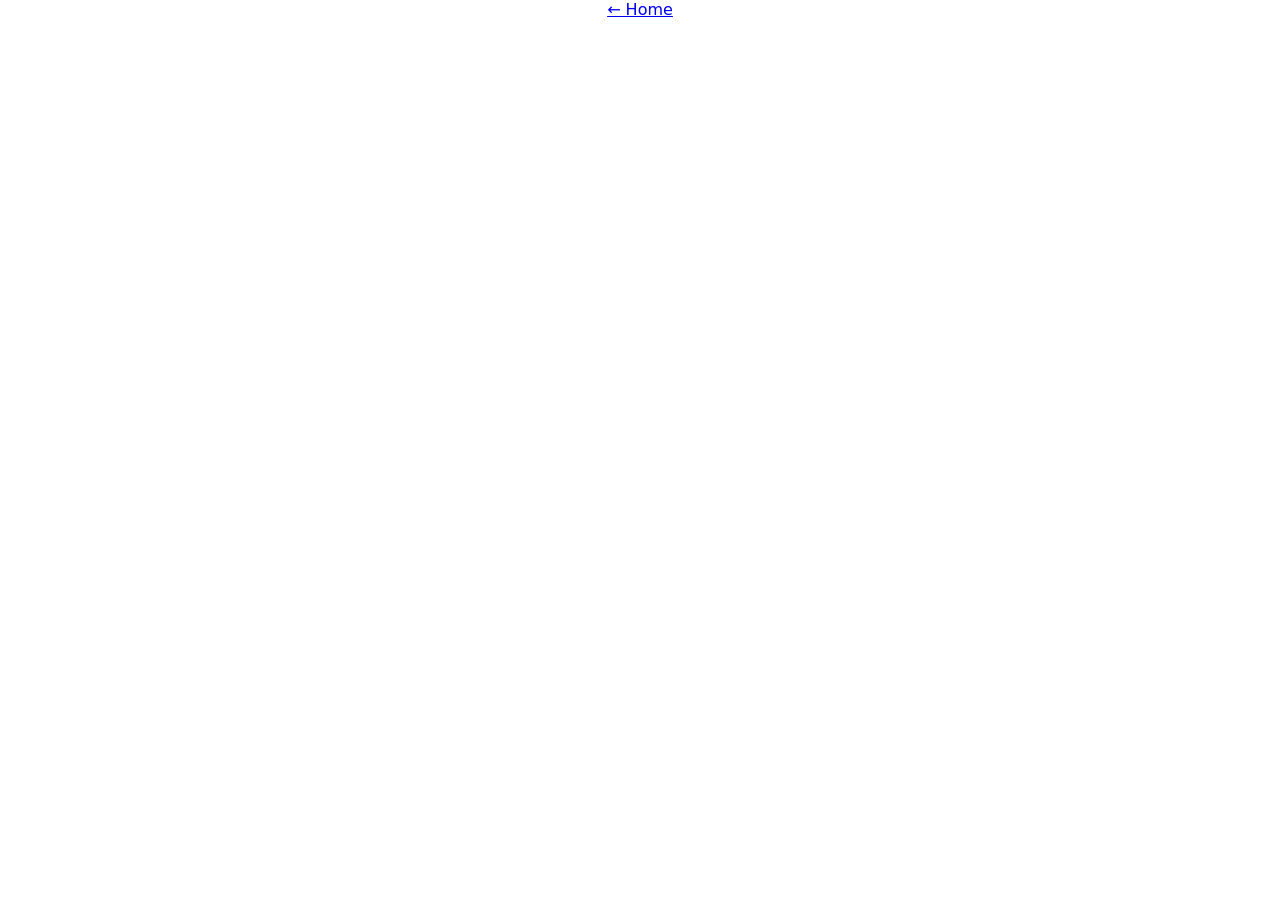
==== betting.html @ 6db02c0d "minigames-mockup" ====
<!doctype html>
<html lang="en">
  <head>
    <meta charset="UTF-8" />
    <meta name="viewport" content="width=device-width, initial-scale=1.0" />
    <title>Betting Game</title>
    <link rel="stylesheet" href="style.css" />
  </head>
  <body>
    <a href="index.html">← Home</a>
  </body>
</html>
---- style.css ----
* {
  padding: 0;
  box-sizing: border-box;
  margin: 0;
}

body {
  font-family:
    system-ui,
    -apple-system,
    BlinkMacSystemFont,
    "Segoe UI",
    Roboto,
    Oxygen,
    Ubuntu,
    Cantarell,
    "Open Sans",
    "Helvetica Neue",
    sans-serif;
  justify-content: center;
  min-height: 100vh;
  background-color: #fff;
  display: flex;
  color: #000;
}

.main-container {
  max-width: 376px;
  min-height: 100vh;
  box-shadow: 0 0 30px rgba(15, 23, 42, 0.06);
  display: flex;
  flex-direction: column;
  width: 100%;
  justify-content: space-between;
  background-color: #fff;
}

.screen-content {
  padding: 20px 18px 24px;
}

/* feat game carousel */
.page-heading {
  font-weight: 800;
  font-size: 22px;
  margin-bottom: 16px;
}

.featured-banner-link {
  width: 100%;
  overflow: hidden;
  display: block;
}

.featured-banner-img {
  max-height: 150px;
  object-fit: contain;
  display: block;
  width: 100%;
  height: auto;
}

.carousel-dots {
  gap: 8px;
  margin-top: 10px;
  display: flex;
  justify-content: center;
  margin-bottom: 22px;
}

.dot {
  border-radius: 999px;
  background-color: gray;
  width: 7px;
  height: 7px;
}

.dot.active {
  background-color: darkslategrey;
}

/* Gamessection */
.games-header {
  align-items: center;
  margin-bottom: 14px;
  display: flex;
  justify-content: space-between;
}

.section-heading {
  font-size: 18px;
  font-weight: 800;
}

.games-list {
  gap: 14px;
  display: flex;
  flex-direction: column;
}

.game-card {
  border-radius: 14px;
  padding: 18px;
  color: #fff;
  overflow: hidden;
  position: relative;
  height: 136px;
  text-decoration: none;
  display: flex;
  flex-direction: column;
  justify-content: space-between;
}

.wordle-card {
  background-position: center;
  background-image: url("/assets/wordle-card.png");
  background-size: cover;
}

.betting-card {
  background-size: cover;
  background-position: center;
  background-image: url("/assets/betting-banner.jpg");
}

.card-title {
  font-weight: 800;
  font-size: 20px;
  text-shadow: 0 1px 4px rgba(0, 0, 0, 0.35);
}

.play-pill {
  font-weight: 700;
  font-size: 11px;
  padding: 6px 12px;
  border-radius: 999px;
  align-self: flex-end;
  background-color: rgba(15, 23, 42, 0.7);
  color: #fff;
}

/* navbar */
.bottom-tabs {
  border-top: 1px solid gray;
  background-color: #fff;
  padding: 8px 0 10px;
  display: flex;
}

.tab-item {
  font-size: 11px;
  font-weight: 600;
  flex: 1;
  display: flex;
  flex-direction: column;
  align-items: center;
  gap: 2px;
  color: gray;
}

.tab-item.is-active {
  color: blue;
}

.tab-icon {
  line-height: 1;
  font-size: 18px;
}
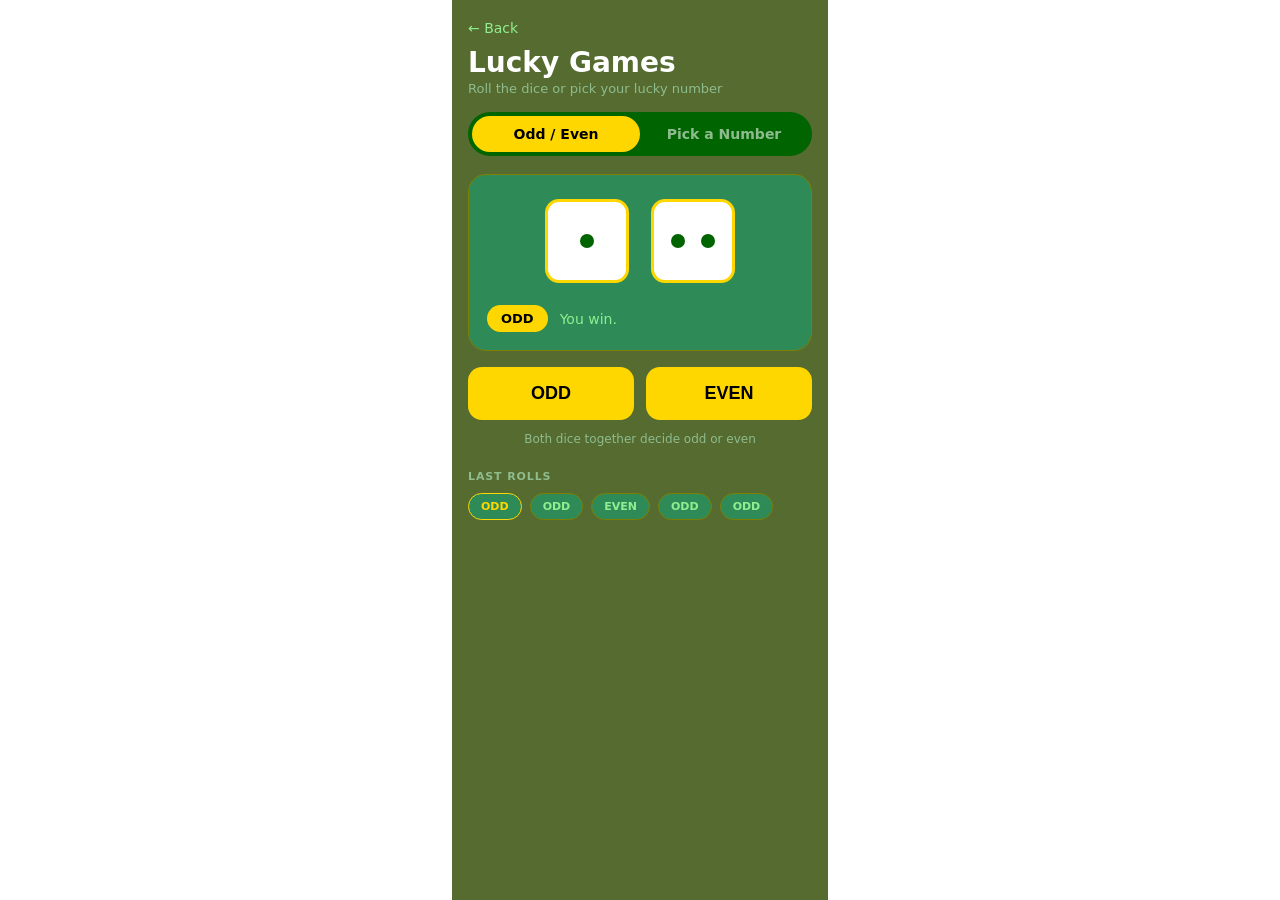
==== commit 590a73d8: "betting game screens added" ====
--- a/betting.html
+++ b/betting.html
@@ -3,10 +3,103 @@
   <head>
     <meta charset="UTF-8" />
     <meta name="viewport" content="width=device-width, initial-scale=1.0" />
-    <title>Betting Game</title>
-    <link rel="stylesheet" href="style.css" />
+    <title>Lucky Games</title>
+    <link rel="stylesheet" href="betting.css" />
   </head>
   <body>
-    <a href="index.html">← Home</a>
+    <div class="phone-frame">
+      <header class="top-bar">
+        <a href="index.html" class="back-btn">← Back</a>
+        <div class="title-row">
+          <div>
+            <h1>Lucky Games</h1>
+            <p class="subtitle">Roll the dice or pick your lucky number</p>
+          </div>
+        </div>
+      </header>
+
+      <div class="mode-wrapper">
+        <input
+          type="radio"
+          name="slider"
+          id="mode-odd-even"
+          class="mode-radio"
+          checked
+        />
+        <input
+          type="radio"
+          name="slider"
+          id="mode-pick-number"
+          class="mode-radio"
+        />
+
+        <div class="mode-switch">
+          <label for="mode-odd-even" class="mode-tab tab-odd-even"
+            >Odd / Even</label
+          >
+          <label for="mode-pick-number" class="mode-tab tab-pick-number"
+            >Pick a Number</label
+          >
+        </div>
+
+        <div class="odd-even-view">
+          <section class="dice-panel">
+            <div class="dice-row">
+              <div class="die die-one" aria-label="Die showing 1">
+                <span class="pip"></span>
+              </div>
+              <div class="die die-two" aria-label="Die showing 2">
+                <span class="pip"></span>
+                <span class="pip"></span>
+              </div>
+            </div>
+
+            <div class="result-row">
+              <span class="result-badge">ODD</span>
+              <span class="result-text">You win.</span>
+            </div>
+          </section>
+
+          <div class="choice-buttons">
+            <button type="button" class="choice-btn">ODD</button>
+            <button type="button" class="choice-btn">EVEN</button>
+          </div>
+
+          <p class="helper-note">Both dice together decide odd or even</p>
+
+          <section class="history-section">
+            <div class="history-label">LAST ROLLS</div>
+            <div class="history-pills">
+              <span class="roll-pill is-latest">ODD</span>
+              <span class="roll-pill">ODD</span>
+              <span class="roll-pill">EVEN</span>
+              <span class="roll-pill">ODD</span>
+              <span class="roll-pill">ODD</span>
+            </div>
+          </section>
+        </div>
+
+        <div class="pick-number-view">
+          <section class="number-panel">
+            <div class="number-heading">CHOOSE YOUR NUMBER</div>
+
+            <div class="number-grid">
+              <button type="button" class="num-circle">1</button>
+              <button type="button" class="num-circle">2</button>
+              <button type="button" class="num-circle">3</button>
+              <button type="button" class="num-circle">4</button>
+              <button type="button" class="num-circle">5</button>
+              <button type="button" class="num-circle">6</button>
+              <button type="button" class="num-circle">7</button>
+              <button type="button" class="num-circle">8</button>
+              <button type="button" class="num-circle">9</button>
+              <button type="button" class="num-circle">10</button>
+            </div>
+
+            <p class="number-caption">Pick a number from 1 to 10.</p>
+          </section>
+        </div>
+      </div>
+    </div>
   </body>
 </html>
--- a/betting.css
+++ b/betting.css
@@ -0,0 +1,263 @@
+* {
+  padding: 0;
+  margin: 0;
+  box-sizing: border-box;
+}
+
+body {
+  font-family:
+    system-ui,
+    -apple-system,
+    "Segoe UI",
+    Roboto,
+    sans-serif;
+  color: white;
+  background-color: white;
+  min-height: 100vh;
+  justify-content: center;
+  display: flex;
+}
+
+.phone-frame {
+  max-width: 376px;
+  width: 100%;
+  padding: 18px 16px 28px;
+  background-color: darkolivegreen;
+  min-height: 100vh;
+}
+
+.back-btn {
+  color: lightgreen;
+  display: inline-block;
+  margin-bottom: 10px;
+  font-size: 14px;
+  text-decoration: none;
+}
+
+.title-row {
+  align-items: center;
+  display: flex;
+  margin-bottom: 16px;
+  justify-content: space-between;
+}
+
+h1 {
+  font-weight: 800;
+  font-size: 28px;
+}
+
+.subtitle {
+  margin-top: 2px;
+  font-size: 13px;
+  color: darkseagreen;
+}
+
+.mode-radio {
+  display: none;
+}
+
+.mode-switch {
+  border-radius: 999px;
+  display: flex;
+  margin-bottom: 18px;
+  background-color: darkgreen;
+  padding: 4px;
+}
+
+.mode-tab {
+  border-radius: 999px;
+  color: darkseagreen;
+  flex: 1;
+  cursor: pointer;
+  padding: 10px 12px;
+  font-size: 14px;
+  font-weight: 700;
+  text-align: center;
+}
+
+.pick-number-view {
+  display: none;
+}
+
+#mode-odd-even:checked ~ .mode-switch .tab-odd-even,
+#mode-pick-number:checked ~ .mode-switch .tab-pick-number {
+  color: black;
+  background-color: gold;
+}
+/*if pick-number section is clicked, hide components tagged for odd-even game*/
+#mode-pick-number:checked ~ .odd-even-view {
+  display: none;
+}
+
+#mode-pick-number:checked ~ .pick-number-view {
+  display: block;
+}
+
+.dice-panel {
+  border-radius: 18px;
+  border: 1px solid olive;
+  margin-bottom: 16px;
+  background-color: seagreen;
+  padding: 24px 18px 18px;
+}
+
+.dice-row {
+  margin-bottom: 22px;
+  display: flex;
+  gap: 22px;
+  justify-content: center;
+}
+
+.die {
+  border-radius: 14px;
+  height: 84px;
+  background-color: white;
+  width: 84px;
+  padding: 10px;
+  border: 3px solid gold;
+}
+
+.die-one {
+  display: flex;
+  justify-content: center;
+  align-items: center;
+}
+
+.die-two {
+  display: flex;
+  align-items: center;
+  gap: 16px;
+  justify-content: center;
+}
+
+.pip {
+  border-radius: 50%;
+  height: 14px;
+  background-color: darkgreen;
+  width: 14px;
+}
+
+.result-row {
+  gap: 12px;
+  display: flex;
+  align-items: center;
+}
+
+.result-badge {
+  border-radius: 999px;
+  color: black;
+  font-size: 13px;
+  background-color: gold;
+  font-weight: 800;
+  padding: 6px 14px;
+}
+
+.result-text {
+  font-size: 14px;
+  color: lightgreen;
+}
+
+.choice-buttons {
+  margin-bottom: 12px;
+  display: flex;
+  gap: 12px;
+}
+
+.choice-btn {
+  border: none;
+  font-size: 18px;
+  color: black;
+  flex: 1;
+  border-radius: 14px;
+  background-color: gold;
+  padding: 16px;
+  font-weight: 800;
+}
+
+.helper-note {
+  margin-bottom: 24px;
+  font-size: 12px;
+  color: darkseagreen;
+  text-align: center;
+}
+
+.history-label {
+  letter-spacing: 0.08em;
+  margin-bottom: 10px;
+  font-weight: 700;
+  color: darkseagreen;
+  font-size: 11px;
+}
+
+.history-pills {
+  flex-wrap: wrap;
+  display: flex;
+  gap: 8px;
+}
+
+.roll-pill {
+  border-radius: 999px;
+  font-size: 11px;
+  border: 1px solid olive;
+  color: lightgreen;
+  background-color: seagreen;
+  font-weight: 700;
+  padding: 6px 12px;
+}
+
+.roll-pill.is-latest {
+  color: gold;
+  border-color: gold;
+}
+
+/* pick a number sectino */
+.number-panel {
+  border: 1px solid olive;
+  text-align: center;
+  border-radius: 18px;
+  background-color: seagreen;
+  padding: 24px 14px 22px;
+}
+
+.number-heading {
+  letter-spacing: 0.12em;
+  margin-bottom: 20px;
+  font-weight: 700;
+  color: darkseagreen;
+  font-size: 12px;
+}
+
+.number-grid {
+  justify-items: center;
+  grid-template-columns: repeat(5, 1fr);
+  margin-bottom: 22px;
+  display: grid;
+  gap: 10px;
+}
+
+.num-circle {
+  align-items: center;
+  border-radius: 50%;
+  color: gold;
+  height: 52px;
+  cursor: pointer;
+  background-color: transparent;
+  width: 52px;
+  font-size: 18px;
+  justify-content: center;
+  display: flex;
+  border: 2px solid gold;
+  font-weight: 700;
+}
+
+.num-circle:hover,
+.num-circle:focus-visible {
+  outline: none;
+  color: black;
+  background-color: gold;
+}
+
+.number-caption {
+  font-size: 14px;
+  color: darkseagreen;
+}
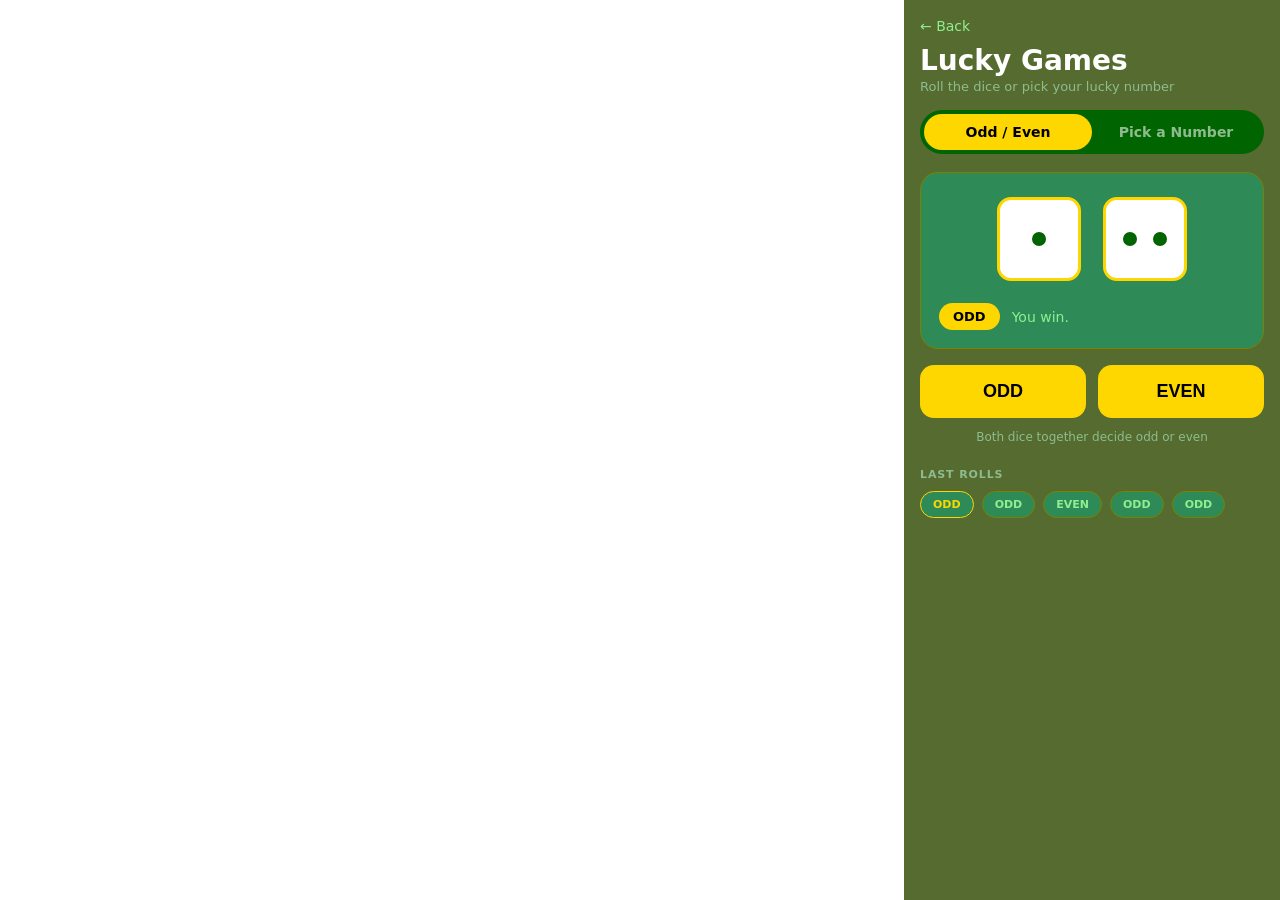
==== commit 68dc1258: "betting Added a comment regarding the transition from an old GitHub repository." ====
--- a/betting.html
+++ b/betting.html
@@ -1,3 +1,5 @@
+//jaeryn: I worked on betting but marc edited it into the new repo (we had an old github repo which I commited in)
+
 <!doctype html>
 <html lang="en">
   <head>
@@ -7,7 +9,7 @@
     <link rel="stylesheet" href="betting.css" />
   </head>
   <body>
-    <div class="phone-frame">
+    <div class="main-container">
       <header class="top-bar">
         <a href="index.html" class="back-btn">← Back</a>
         <div class="title-row">
--- a/betting.css
+++ b/betting.css
@@ -8,8 +8,14 @@
   font-family:
     system-ui,
     -apple-system,
+    BlinkMacSystemFont,
     "Segoe UI",
     Roboto,
+    Oxygen,
+    Ubuntu,
+    Cantarell,
+    "Open Sans",
+    "Helvetica Neue",
     sans-serif;
   color: white;
   background-color: white;
@@ -18,7 +24,7 @@
   display: flex;
 }
 
-.phone-frame {
+.main-container {
   max-width: 376px;
   width: 100%;
   padding: 18px 16px 28px;
@@ -210,7 +216,7 @@
   border-color: gold;
 }
 
-/* pick a number sectino */
+/* pick a number section */
 .number-panel {
   border: 1px solid olive;
   text-align: center;
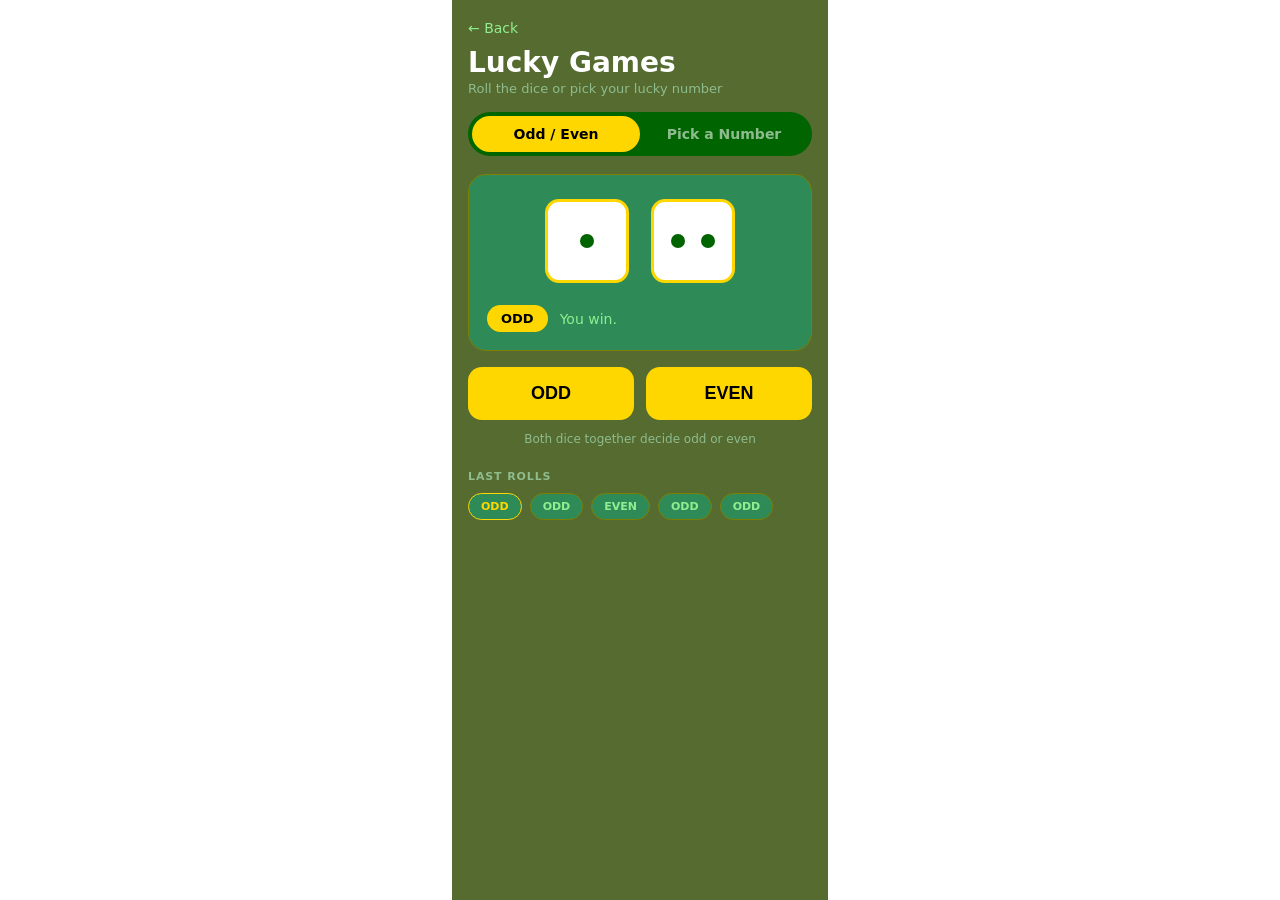
==== commit a0042316: "fixed betting Updated comment format from JavaScript to HTML." ====
--- a/betting.html
+++ b/betting.html
@@ -1,4 +1,4 @@
-//jaeryn: I worked on betting but marc edited it into the new repo (we had an old github repo which I commited in)
+<!--//jaeryn: I worked on betting but marc edited it into the new repo (we had an old github repo which I commited in)-->
 
 <!doctype html>
 <html lang="en">
